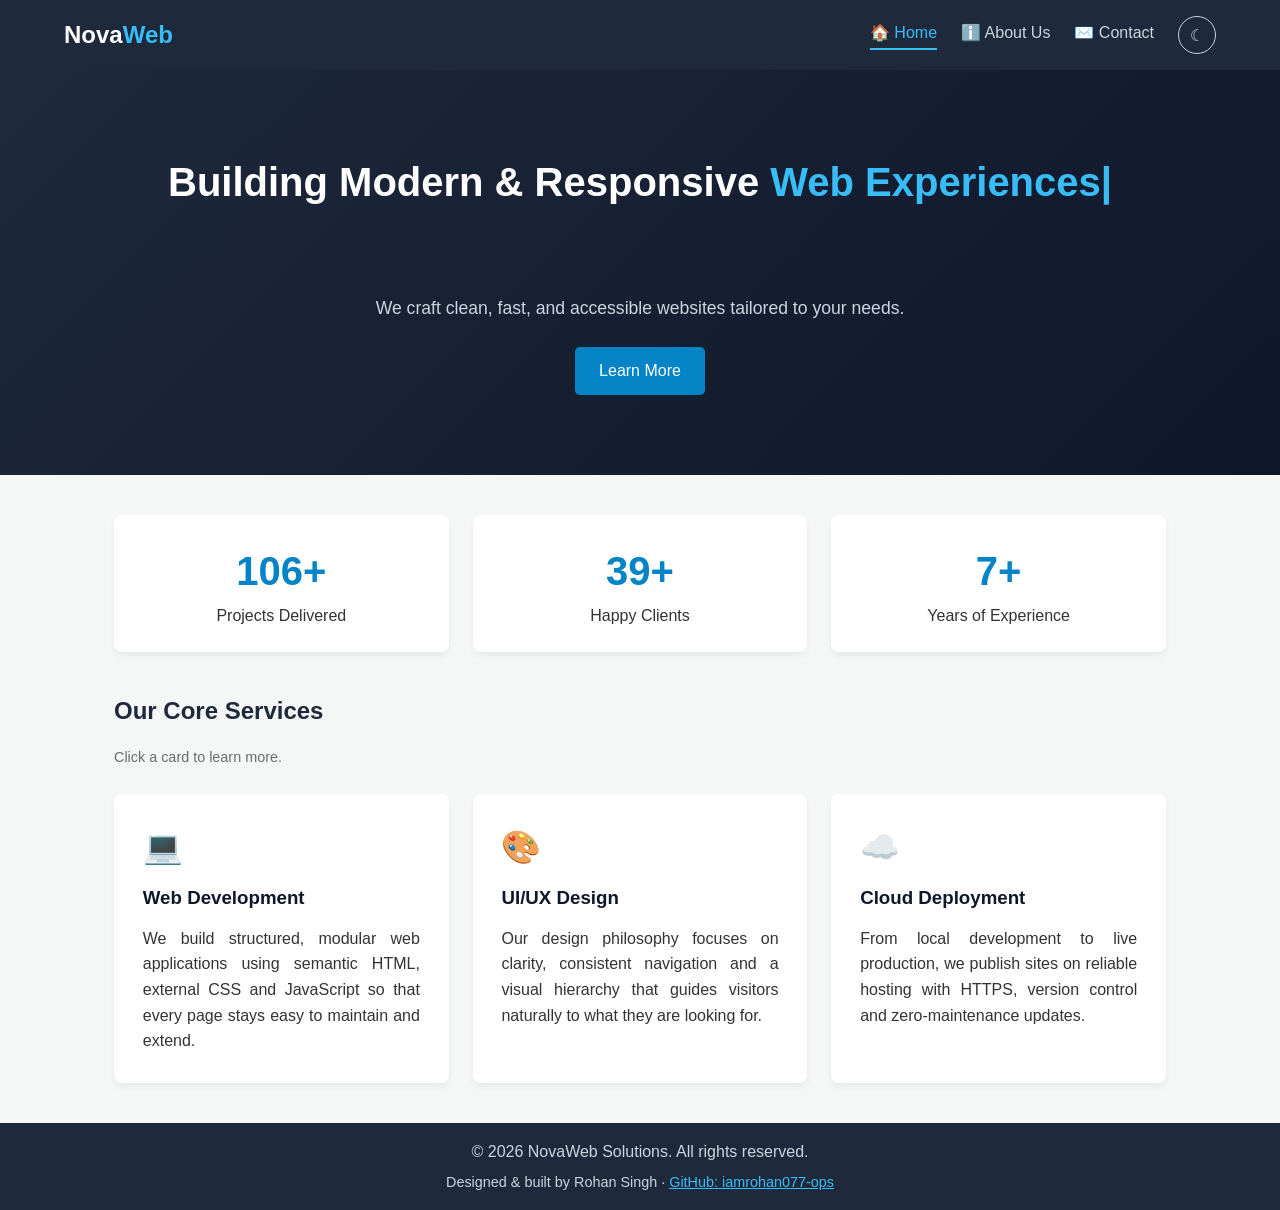
==== index.html @ 60da8c11 "Add files via upload" ====
<!DOCTYPE html>
<html lang="en">
<head>
<meta charset="UTF-8">
<meta name="viewport" content="width=device-width, initial-scale=1, viewport-fit=cover">
<title>NovaWeb Solutions</title>
<style>
:root{color-scheme:light;--bg:#f4f7f6;--text:#333;--heading:#1e293b;--surface:#fff;--surface-title:#0f172a;--bar:#1e293b;--bar-text:#cbd5e1;--accent:#38bdf8;--accent-strong:#0284c7;--accent-hover:#0369a1;--border:#cbd5e1;--shadow:rgba(0,0,0,.05);--shadow-hover:rgba(0,0,0,.15);box-sizing:border-box;padding-top:env(safe-area-inset-top,0px);padding-bottom:env(safe-area-inset-bottom,0px)}
@media (prefers-color-scheme:dark){:root:not([data-theme="light"]){color-scheme:dark;--bg:#0b1220;--text:#e2e8f0;--heading:#f1f5f9;--surface:#1e293b;--surface-title:#f8fafc;--bar:#0f172a;--accent-strong:#0ea5e9;--accent-hover:#38bdf8;--border:#475569;--shadow:rgba(0,0,0,.4);--shadow-hover:rgba(0,0,0,.6)}}
:root[data-theme="dark"]{color-scheme:dark;--bg:#0b1220;--text:#e2e8f0;--heading:#f1f5f9;--surface:#1e293b;--surface-title:#f8fafc;--bar:#0f172a;--accent-strong:#0ea5e9;--accent-hover:#38bdf8;--border:#475569;--shadow:rgba(0,0,0,.4);--shadow-hover:rgba(0,0,0,.6)}
*{margin:0;padding:0;box-sizing:border-box;font-family:'Segoe UI',Tahoma,Geneva,Verdana,sans-serif}
html{scroll-behavior:smooth;scroll-padding-top:env(safe-area-inset-top,0px)}
body{display:flex;flex-direction:column;min-height:100vh;background:var(--bg);color:var(--text);line-height:1.6;transition:background-color .3s,color .3s}
body::before{content:"";position:fixed;inset:0 0 auto;height:env(safe-area-inset-top,0px);background:var(--bar);z-index:101}
.navbar{display:flex;justify-content:space-between;align-items:center;background:var(--bar);padding:1rem 5%;color:#fff;position:sticky;top:env(safe-area-inset-top,0px);z-index:100}
.logo{font-size:1.5rem;font-weight:bold}.logo span{color:var(--accent)}
.nav-links{list-style:none;display:flex;align-items:center;gap:1.5rem}
.nav-links a{color:var(--bar-text);text-decoration:none;display:flex;align-items:center;gap:.4rem;padding-bottom:2px;border-bottom:2px solid transparent;transition:color .3s}
.nav-links a:hover,.nav-links a.active{color:var(--accent)}.nav-links a.active{border-bottom-color:var(--accent)}
.icon-btn{background:transparent;border:1px solid var(--bar-text);color:var(--bar-text);width:38px;height:38px;border-radius:50%;cursor:pointer;font-size:1rem;transition:color .3s,border-color .3s,transform .3s}
.icon-btn:hover{color:var(--accent);border-color:var(--accent);transform:rotate(20deg)}
.menu-toggle{display:none}
main{flex:1}.page{display:none}.page.show{display:block}
.container{max-width:1100px;margin:2.5rem auto;padding:0 1.5rem}
h1,h2{color:var(--heading);margin-bottom:1rem}.hint{font-size:.9rem;opacity:.7}
.justified-text{text-align:justify;margin-bottom:1.5rem}
.hero{background:linear-gradient(135deg,#1e293b,#0f172a);color:#fff;text-align:center;padding:5rem 1.5rem}
.hero h1{color:#fff;font-size:2.5rem;min-height:3.2em}
#typed,.cursor{color:var(--accent)}.cursor{animation:blink 1s steps(1) infinite}
@keyframes blink{50%{opacity:0}}
.hero p{font-size:1.1rem;margin-bottom:1.5rem;color:#cbd5e1}
.grid-container{display:grid;grid-template-columns:repeat(auto-fit,minmax(280px,1fr));gap:1.5rem;margin-top:1.5rem}
.card{background:var(--surface);padding:1.8rem;border-radius:8px;box-shadow:0 4px 6px var(--shadow);transition:transform .3s,box-shadow .3s,background-color .3s}
.card:hover{transform:translateY(-6px);box-shadow:0 10px 20px var(--shadow-hover)}
.card-icon{font-size:2rem;margin-bottom:.6rem;display:block}
.card h3{margin-bottom:.8rem;color:var(--surface-title)}.card .justified-text{margin-bottom:0}
.flip-card{cursor:pointer}
.card-extra{max-height:0;overflow:hidden;opacity:0;color:var(--accent-strong);font-weight:600;transition:max-height .4s,opacity .4s,margin-top .4s}
.flip-card.open .card-extra{max-height:120px;opacity:1;margin-top:1rem}
.stat{background:var(--surface);border-radius:8px;box-shadow:0 4px 6px var(--shadow);text-align:center;padding:1.5rem}
.stat-number{display:block;font-size:2.5rem;font-weight:bold;color:var(--accent-strong)}.stat-number::after{content:"+"}
.faq{margin-top:2.5rem}
.faq-item{background:var(--surface);border-radius:8px;box-shadow:0 4px 6px var(--shadow);margin-bottom:.8rem;overflow:hidden}
.faq-question{width:100%;display:flex;justify-content:space-between;align-items:center;background:none;border:none;color:var(--heading);font-size:1rem;font-weight:600;text-align:left;padding:1rem 1.2rem;cursor:pointer}
.faq-question i{font-style:normal;transition:transform .3s;color:var(--accent-strong)}
.faq-item.open .faq-question i{transform:rotate(180deg)}
.faq-answer{max-height:0;overflow:hidden;padding:0 1.2rem;transition:max-height .4s}
.faq-item.open .faq-answer{max-height:200px}.faq-answer p{margin-bottom:1rem}
.btn{display:inline-block;background:var(--accent-strong);color:#fff;padding:.7rem 1.5rem;border:none;border-radius:5px;text-decoration:none;font-size:1rem;cursor:pointer;transition:background-color .3s,transform .2s}
.btn:hover{background:var(--accent-hover);transform:scale(1.05)}
.contact-wrapper{background:var(--surface);padding:2rem;border-radius:8px;box-shadow:0 4px 6px var(--shadow);max-width:600px}
.form-group{margin-bottom:1.2rem}.form-group label{display:block;margin-bottom:.4rem;font-weight:600}
.form-group input,.form-group textarea,.form-group select{width:100%;padding:.7rem;border:1px solid var(--border);border-radius:5px;font-size:1rem;background:var(--bg);color:var(--text)}
.form-group input:focus,.form-group textarea:focus,.form-group select:focus{outline:2px solid var(--accent);border-color:transparent}
.invalid{border-color:#dc2626!important}.valid{border-color:#16a34a!important}
.error{display:block;color:#dc2626;min-height:1.1em;font-size:.85rem}
.counter{display:block;text-align:right;font-size:.85rem;opacity:.7}
.feedback-msg{margin-top:1rem;font-weight:600}
.back-to-top{position:fixed;right:1.5rem;bottom:calc(1.5rem + env(safe-area-inset-bottom,0px));width:46px;height:46px;border:none;border-radius:50%;background:var(--accent-strong);color:#fff;font-size:1.1rem;cursor:pointer;opacity:0;pointer-events:none;transform:translateY(20px);transition:opacity .3s,transform .3s;z-index:90}
.back-to-top.show{opacity:1;pointer-events:auto;transform:none}
.reveal{opacity:0;transform:translateY(30px);transition:opacity .6s,transform .6s,box-shadow .3s}
.reveal.visible{opacity:1;transform:none}
footer{background:var(--bar);color:var(--bar-text);text-align:center;padding:1rem;margin-top:auto}
@media (max-width:600px){.navbar{flex-wrap:wrap}.menu-toggle{display:block}.nav-links{display:none;flex-direction:column;align-items:flex-start;width:100%;gap:1rem;padding-top:1rem}.nav-links.open{display:flex}.hero h1{font-size:1.8rem}}
@media (prefers-reduced-motion:reduce){*{animation:none!important;transition:none!important}.reveal{opacity:1;transform:none}}
</style>
</head>
<body>
<header>
<nav class="navbar">
  <div class="logo">Nova<span>Web</span></div>
  <button id="menuToggle" class="icon-btn menu-toggle" aria-label="Toggle menu" aria-expanded="false">☰</button>
  <ul class="nav-links" id="navLinks">
    <li><a href="#home" data-page="home">🏠 Home</a></li>
    <li><a href="#about" data-page="about">ℹ️ About Us</a></li>
    <li><a href="#contact" data-page="contact">✉️ Contact</a></li>
    <li><button id="themeToggle" class="icon-btn" aria-label="Switch light/dark theme">☾</button></li>
  </ul>
</nav>
</header>

<main>
<section class="page" id="page-home">
  <div class="hero">
    <h1>Building Modern &amp; Responsive <span id="typed" data-words="Web Experiences,Landing Pages,Online Stores,Portfolios"></span><span class="cursor">|</span></h1>
    <p>We craft clean, fast, and accessible websites tailored to your needs.</p>
    <a href="#about" class="btn">Learn More</a>
  </div>
  <div class="container">
    <div class="stats grid-container">
      <div class="stat reveal"><span class="stat-number" data-target="120">0</span><span>Projects Delivered</span></div>
      <div class="stat reveal"><span class="stat-number" data-target="45">0</span><span>Happy Clients</span></div>
      <div class="stat reveal"><span class="stat-number" data-target="8">0</span><span>Years of Experience</span></div>
    </div>
  </div>
  <div class="container">
    <h2>Our Core Services</h2>
    <p class="hint">Click a card to learn more.</p>
    <div class="grid-container">
      <div class="card reveal flip-card" tabindex="0"><span class="card-icon">💻</span><h3>Web Development</h3><p class="justified-text">We build structured, modular web applications using semantic HTML, external CSS and JavaScript so that every page stays easy to maintain and extend.</p><p class="card-extra justified-text">Tech: HTML5, CSS3, Flexbox, Grid, vanilla JavaScript.</p></div>
      <div class="card reveal flip-card" tabindex="0"><span class="card-icon">🎨</span><h3>UI/UX Design</h3><p class="justified-text">Our design philosophy focuses on clarity, consistent navigation and a visual hierarchy that guides visitors naturally to what they are looking for.</p><p class="card-extra justified-text">Includes wireframes, colour palettes, accessibility checks and responsive layouts.</p></div>
      <div class="card reveal flip-card" tabindex="0"><span class="card-icon">☁️</span><h3>Cloud Deployment</h3><p class="justified-text">From local development to live production, we publish sites on reliable hosting with HTTPS, version control and zero-maintenance updates.</p><p class="card-extra justified-text">Hosting on GitHub Pages, Netlify or Cloudflare Pages with automatic updates.</p></div>
    </div>
  </div>
</section>

<section class="page" id="page-about">
  <div class="container">
    <h1>About NovaWeb</h1>
    <p class="justified-text">Founded with a passion for clean code and user-centric design, NovaWeb helps individuals and small businesses establish a strong, professional presence on the web. We follow web standards, keep our code modular, and test every page across screen sizes so the experience is consistent on phones, tablets and desktops.</p>
    <p class="justified-text">This site was designed and built by <strong>Rohan Singh</strong> as the Web Technology I final project. Source code: <a href="https://github.com/iamrohan077-ops" target="_blank" rel="noopener" style="color:var(--accent-strong)">github.com/iamrohan077-ops</a>.</p>
    <div class="grid-container">
      <div class="card reveal"><h3>🎯 Our Mission</h3><p class="justified-text">To empower individuals and small businesses with fast, accessible and affordable websites that are simple to maintain and a pleasure to use.</p></div>
      <div class="card reveal"><h3>👁️ Our Vision</h3><p class="justified-text">To set a benchmark in front-end web development, where structure, style and behaviour are cleanly separated and every site is built to last.</p></div>
    </div>
    <div class="faq">
      <h2>Frequently Asked Questions</h2>
      <div class="faq-item"><button class="faq-question" aria-expanded="false">How long does a website take to build? <i>⌄</i></button><div class="faq-answer"><p class="justified-text">A simple multi-page site usually takes one to two weeks, depending on content and revisions.</p></div></div>
      <div class="faq-item"><button class="faq-question" aria-expanded="false">Will my site work on mobile phones? <i>⌄</i></button><div class="faq-answer"><p class="justified-text">Yes. Every layout uses Flexbox and CSS Grid with media queries, so pages adapt to phones, tablets and desktops.</p></div></div>
      <div class="faq-item"><button class="faq-question" aria-expanded="false">Where is the website hosted? <i>⌄</i></button><div class="faq-answer"><p class="justified-text">We publish static sites on free, reliable platforms such as GitHub Pages, with HTTPS included.</p></div></div>
    </div>
  </div>
</section>

<section class="page" id="page-contact">
  <div class="container">
    <h1>Contact Us</h1>
    <p class="justified-text">Have a question or want to work together? Fill out the form below and we will get back to you as soon as possible.</p>
    <div class="contact-wrapper">
      <form id="contactForm" novalidate>
        <div class="form-group"><label for="name">Full Name</label><input type="text" id="name" placeholder="Enter your name" required><small class="error" id="nameError"></small></div>
        <div class="form-group"><label for="email">Email Address</label><input type="email" id="email" placeholder="Enter your email" required><small class="error" id="emailError"></small></div>
        <div class="form-group"><label for="subject">Topic</label><select id="subject"><option value="general">General question</option><option value="quote">Request a quote</option><option value="support">Support</option></select></div>
        <div class="form-group"><label for="message">Message</label><textarea id="message" rows="5" maxlength="300" placeholder="Write your message here" required></textarea><small class="counter"><span id="charCount">0</span>/300 characters</small><small class="error" id="messageError"></small></div>
        <button type="submit" class="btn">Send Message</button>
        <p id="formFeedback" class="feedback-msg" aria-live="polite"></p>
      </form>
    </div>
  </div>
</section>
</main>

<button id="backToTop" class="back-to-top" aria-label="Back to top">↑</button>
<footer><p>© 2026 NovaWeb Solutions. All rights reserved.</p><p style="margin-top:.4rem;font-size:.9rem">Designed &amp; built by Rohan Singh · <a href="https://github.com/iamrohan077-ops" target="_blank" rel="noopener" style="color:var(--accent)">GitHub: iamrohan077-ops</a></p></footer>

<script>
document.addEventListener("DOMContentLoaded", () => {
  const $ = (id) => document.getElementById(id), $$ = (s) => document.querySelectorAll(s);

  /* Theme */
  const root = document.documentElement, themeBtn = $("themeToggle");
  const sysDark = () => window.matchMedia && matchMedia("(prefers-color-scheme: dark)").matches;
  const applyTheme = (t) => { root.setAttribute("data-theme", t); themeBtn.textContent = t === "dark" ? "☀" : "☾"; };
  let saved = null;
  try { saved = localStorage.getItem("novaweb-theme"); } catch (e) {}
  applyTheme(saved || (sysDark() ? "dark" : "light"));
  themeBtn.addEventListener("click", () => {
    const next = root.getAttribute("data-theme") === "dark" ? "light" : "dark";
    applyTheme(next);
    try { localStorage.setItem("novaweb-theme", next); } catch (e) {}
  });

  /* Mobile menu */
  const menuBtn = $("menuToggle"), navLinks = $("navLinks");
  menuBtn.addEventListener("click", () => menuBtn.setAttribute("aria-expanded", String(navLinks.classList.toggle("open"))));

  /* Scroll-triggered effects */
  const onVisible = (items, threshold, fn, fallback) => {
    if (!("IntersectionObserver" in window)) return items.forEach(fallback);
    const obs = new IntersectionObserver((es, o) => es.forEach((e) => { if (e.isIntersecting) { fn(e.target); o.unobserve(e.target); } }), { threshold });
    items.forEach((i) => obs.observe(i));
  };
  const show = (el) => el.classList.add("visible");
  onVisible($$(".reveal"), 0.15, show, show);
  const runCounter = (el) => {
    const target = Number(el.dataset.target), start = performance.now();
    const tick = (now) => { const p = Math.min((now - start) / 1500, 1); el.textContent = Math.floor(p * target); if (p < 1) requestAnimationFrame(tick); };
    requestAnimationFrame(tick);
  };
  onVisible($$(".stat-number"), 0.5, runCounter, (c) => { c.textContent = c.dataset.target; });

  /* Typing effect */
  const typed = $("typed"), words = typed.dataset.words.split(",");
  let w = 0, c = 0, del = false;
  const type = () => {
    const word = words[w]; let delay;
    typed.textContent = word.substring(0, c);
    if (!del && c < word.length) { c++; delay = 90; }
    else if (!del) { del = true; delay = 1400; }
    else if (c > 0) { c--; delay = 45; }
    else { del = false; w = (w + 1) % words.length; delay = 300; }
    setTimeout(type, delay);
  };
  type();

  /* Service cards */
  $$(".flip-card").forEach((card) => {
    const toggle = () => card.classList.toggle("open");
    card.addEventListener("click", toggle);
    card.addEventListener("keydown", (e) => { if (e.key === "Enter" || e.key === " ") { e.preventDefault(); toggle(); } });
  });

  /* FAQ accordion */
  const faq = $$(".faq-item");
  faq.forEach((item) => {
    const btn = item.querySelector(".faq-question");
    btn.addEventListener("click", () => {
      const was = item.classList.contains("open");
      faq.forEach((o) => { o.classList.remove("open"); o.querySelector(".faq-question").setAttribute("aria-expanded", "false"); });
      if (!was) { item.classList.add("open"); btn.setAttribute("aria-expanded", "true"); }
    });
  });

  /* Back to top */
  const topBtn = $("backToTop");
  window.addEventListener("scroll", () => topBtn.classList.toggle("show", window.scrollY > 300));
  topBtn.addEventListener("click", () => window.scrollTo({ top: 0, behavior: "smooth" }));

  /* Contact form */
  const form = $("contactForm"), nameIn = $("name"), emailIn = $("email"), msgIn = $("message");
  const feedback = $("formFeedback"), charCount = $("charCount");
  const setState = (input, errId, msg) => {
    $(errId).textContent = msg;
    input.classList.toggle("invalid", msg !== "");
    input.classList.toggle("valid", msg === "" && input.value.trim() !== "");
    return msg === "";
  };
  const checkName = () => setState(nameIn, "nameError", nameIn.value.trim().length < 2 ? "Please enter at least 2 characters." : "");
  const checkEmail = () => setState(emailIn, "emailError", /^[^\s@]+@[^\s@]+\.[^\s@]+$/.test(emailIn.value.trim()) ? "" : "Please enter a valid email address.");
  const checkMessage = () => setState(msgIn, "messageError", msgIn.value.trim().length < 10 ? "Message must be at least 10 characters." : "");
  nameIn.addEventListener("input", checkName);
  emailIn.addEventListener("input", checkEmail);
  msgIn.addEventListener("input", () => { charCount.textContent = msgIn.value.length; checkMessage(); });
  form.addEventListener("submit", (e) => {
    e.preventDefault();
    if ([checkName(), checkEmail(), checkMessage()].every(Boolean)) {
      feedback.textContent = `Thank you, ${nameIn.value.trim()}! Your message has been sent successfully.`;
      feedback.style.color = "#16a34a";
      form.reset(); charCount.textContent = "0";
      [nameIn, emailIn, msgIn].forEach((i) => i.classList.remove("valid", "invalid"));
    } else {
      feedback.textContent = "Please correct the highlighted fields and try again.";
      feedback.style.color = "#dc2626";
    }
  });

  /* Page routing on the URL hash: #home, #about, #contact */
  const route = () => {
    const name = ["home", "about", "contact"].includes(location.hash.slice(1)) ? location.hash.slice(1) : "home";
    $$(".page").forEach((p) => p.classList.toggle("show", p.id === "page-" + name));
    $$(".nav-links a").forEach((a) => a.classList.toggle("active", a.dataset.page === name));
    navLinks.classList.remove("open"); menuBtn.setAttribute("aria-expanded", "false");
    window.scrollTo(0, 0);
  };
  window.addEventListener("hashchange", route);
  route();
});
</script>
</body>
</html>
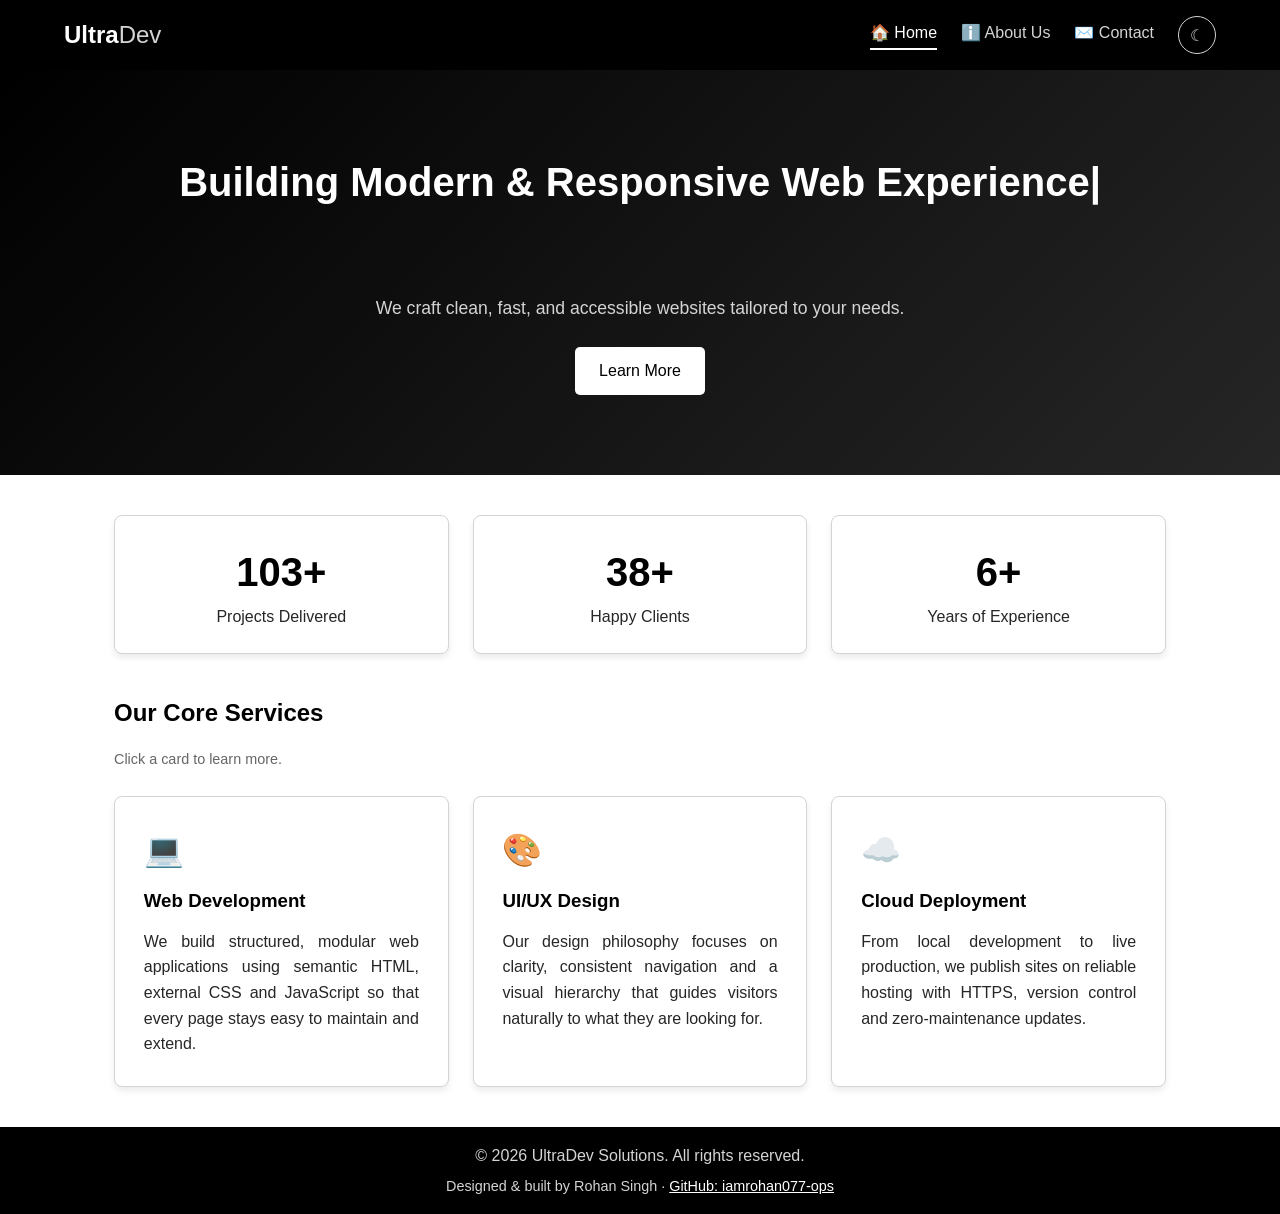
==== commit ec67589e: "Add files via upload" ====
--- a/index.html
+++ b/index.html
@@ -3,17 +3,17 @@
 <head>
 <meta charset="UTF-8">
 <meta name="viewport" content="width=device-width, initial-scale=1, viewport-fit=cover">
-<title>NovaWeb Solutions</title>
+<title>UltraDev Solutions</title>
 <style>
-:root{color-scheme:light;--bg:#f4f7f6;--text:#333;--heading:#1e293b;--surface:#fff;--surface-title:#0f172a;--bar:#1e293b;--bar-text:#cbd5e1;--accent:#38bdf8;--accent-strong:#0284c7;--accent-hover:#0369a1;--border:#cbd5e1;--shadow:rgba(0,0,0,.05);--shadow-hover:rgba(0,0,0,.15);box-sizing:border-box;padding-top:env(safe-area-inset-top,0px);padding-bottom:env(safe-area-inset-bottom,0px)}
-@media (prefers-color-scheme:dark){:root:not([data-theme="light"]){color-scheme:dark;--bg:#0b1220;--text:#e2e8f0;--heading:#f1f5f9;--surface:#1e293b;--surface-title:#f8fafc;--bar:#0f172a;--accent-strong:#0ea5e9;--accent-hover:#38bdf8;--border:#475569;--shadow:rgba(0,0,0,.4);--shadow-hover:rgba(0,0,0,.6)}}
-:root[data-theme="dark"]{color-scheme:dark;--bg:#0b1220;--text:#e2e8f0;--heading:#f1f5f9;--surface:#1e293b;--surface-title:#f8fafc;--bar:#0f172a;--accent-strong:#0ea5e9;--accent-hover:#38bdf8;--border:#475569;--shadow:rgba(0,0,0,.4);--shadow-hover:rgba(0,0,0,.6)}
+:root{color-scheme:light;--bg:#fff;--text:#262626;--heading:#000;--surface:#fff;--surface-title:#000;--bar:#000;--bar-text:#d4d4d4;--accent:#fff;--accent-strong:#000;--accent-hover:#404040;--on-accent:#fff;--border:#d4d4d4;--shadow:rgba(0,0,0,.08);--shadow-hover:rgba(0,0,0,.25);box-sizing:border-box;padding-top:env(safe-area-inset-top,0px);padding-bottom:env(safe-area-inset-bottom,0px)}
+@media (prefers-color-scheme:dark){:root:not([data-theme="light"]){color-scheme:dark;--bg:#0a0a0a;--text:#e5e5e5;--heading:#fff;--surface:#171717;--surface-title:#fff;--bar:#000;--bar-text:#d4d4d4;--accent:#fff;--accent-strong:#fff;--accent-hover:#d4d4d4;--on-accent:#000;--border:#404040;--shadow:rgba(0,0,0,.6);--shadow-hover:rgba(255,255,255,.15)}}
+:root[data-theme="dark"]{color-scheme:dark;--bg:#0a0a0a;--text:#e5e5e5;--heading:#fff;--surface:#171717;--surface-title:#fff;--bar:#000;--bar-text:#d4d4d4;--accent:#fff;--accent-strong:#fff;--accent-hover:#d4d4d4;--on-accent:#000;--border:#404040;--shadow:rgba(0,0,0,.6);--shadow-hover:rgba(255,255,255,.15)}
 *{margin:0;padding:0;box-sizing:border-box;font-family:'Segoe UI',Tahoma,Geneva,Verdana,sans-serif}
 html{scroll-behavior:smooth;scroll-padding-top:env(safe-area-inset-top,0px)}
 body{display:flex;flex-direction:column;min-height:100vh;background:var(--bg);color:var(--text);line-height:1.6;transition:background-color .3s,color .3s}
 body::before{content:"";position:fixed;inset:0 0 auto;height:env(safe-area-inset-top,0px);background:var(--bar);z-index:101}
 .navbar{display:flex;justify-content:space-between;align-items:center;background:var(--bar);padding:1rem 5%;color:#fff;position:sticky;top:env(safe-area-inset-top,0px);z-index:100}
-.logo{font-size:1.5rem;font-weight:bold}.logo span{color:var(--accent)}
+.logo{font-size:1.5rem;font-weight:bold}.logo{color:#fff}.logo span{color:var(--bar-text);font-weight:300}
 .nav-links{list-style:none;display:flex;align-items:center;gap:1.5rem}
 .nav-links a{color:var(--bar-text);text-decoration:none;display:flex;align-items:center;gap:.4rem;padding-bottom:2px;border-bottom:2px solid transparent;transition:color .3s}
 .nav-links a:hover,.nav-links a.active{color:var(--accent)}.nav-links a.active{border-bottom-color:var(--accent)}
@@ -24,39 +24,39 @@
 .container{max-width:1100px;margin:2.5rem auto;padding:0 1.5rem}
 h1,h2{color:var(--heading);margin-bottom:1rem}.hint{font-size:.9rem;opacity:.7}
 .justified-text{text-align:justify;margin-bottom:1.5rem}
-.hero{background:linear-gradient(135deg,#1e293b,#0f172a);color:#fff;text-align:center;padding:5rem 1.5rem}
+.hero{background:linear-gradient(135deg,#000,#262626);color:#fff;text-align:center;padding:5rem 1.5rem}
 .hero h1{color:#fff;font-size:2.5rem;min-height:3.2em}
 #typed,.cursor{color:var(--accent)}.cursor{animation:blink 1s steps(1) infinite}
 @keyframes blink{50%{opacity:0}}
-.hero p{font-size:1.1rem;margin-bottom:1.5rem;color:#cbd5e1}
+.hero p{font-size:1.1rem;margin-bottom:1.5rem;color:#d4d4d4}.hero .btn{background:#fff;color:#000}.hero .btn:hover{background:#d4d4d4}
 .grid-container{display:grid;grid-template-columns:repeat(auto-fit,minmax(280px,1fr));gap:1.5rem;margin-top:1.5rem}
-.card{background:var(--surface);padding:1.8rem;border-radius:8px;box-shadow:0 4px 6px var(--shadow);transition:transform .3s,box-shadow .3s,background-color .3s}
+.card{border:1px solid var(--border);background:var(--surface);padding:1.8rem;border-radius:8px;box-shadow:0 4px 6px var(--shadow);transition:transform .3s,box-shadow .3s,background-color .3s}
 .card:hover{transform:translateY(-6px);box-shadow:0 10px 20px var(--shadow-hover)}
 .card-icon{font-size:2rem;margin-bottom:.6rem;display:block}
 .card h3{margin-bottom:.8rem;color:var(--surface-title)}.card .justified-text{margin-bottom:0}
 .flip-card{cursor:pointer}
 .card-extra{max-height:0;overflow:hidden;opacity:0;color:var(--accent-strong);font-weight:600;transition:max-height .4s,opacity .4s,margin-top .4s}
 .flip-card.open .card-extra{max-height:120px;opacity:1;margin-top:1rem}
-.stat{background:var(--surface);border-radius:8px;box-shadow:0 4px 6px var(--shadow);text-align:center;padding:1.5rem}
+.stat{border:1px solid var(--border);background:var(--surface);border-radius:8px;box-shadow:0 4px 6px var(--shadow);text-align:center;padding:1.5rem}
 .stat-number{display:block;font-size:2.5rem;font-weight:bold;color:var(--accent-strong)}.stat-number::after{content:"+"}
 .faq{margin-top:2.5rem}
-.faq-item{background:var(--surface);border-radius:8px;box-shadow:0 4px 6px var(--shadow);margin-bottom:.8rem;overflow:hidden}
+.faq-item{border:1px solid var(--border);background:var(--surface);border-radius:8px;box-shadow:0 4px 6px var(--shadow);margin-bottom:.8rem;overflow:hidden}
 .faq-question{width:100%;display:flex;justify-content:space-between;align-items:center;background:none;border:none;color:var(--heading);font-size:1rem;font-weight:600;text-align:left;padding:1rem 1.2rem;cursor:pointer}
 .faq-question i{font-style:normal;transition:transform .3s;color:var(--accent-strong)}
 .faq-item.open .faq-question i{transform:rotate(180deg)}
 .faq-answer{max-height:0;overflow:hidden;padding:0 1.2rem;transition:max-height .4s}
 .faq-item.open .faq-answer{max-height:200px}.faq-answer p{margin-bottom:1rem}
-.btn{display:inline-block;background:var(--accent-strong);color:#fff;padding:.7rem 1.5rem;border:none;border-radius:5px;text-decoration:none;font-size:1rem;cursor:pointer;transition:background-color .3s,transform .2s}
+.btn{display:inline-block;background:var(--accent-strong);color:var(--on-accent);padding:.7rem 1.5rem;border:none;border-radius:5px;text-decoration:none;font-size:1rem;cursor:pointer;transition:background-color .3s,transform .2s}
 .btn:hover{background:var(--accent-hover);transform:scale(1.05)}
-.contact-wrapper{background:var(--surface);padding:2rem;border-radius:8px;box-shadow:0 4px 6px var(--shadow);max-width:600px}
+.contact-wrapper{border:1px solid var(--border);background:var(--surface);padding:2rem;border-radius:8px;box-shadow:0 4px 6px var(--shadow);max-width:600px}
 .form-group{margin-bottom:1.2rem}.form-group label{display:block;margin-bottom:.4rem;font-weight:600}
 .form-group input,.form-group textarea,.form-group select{width:100%;padding:.7rem;border:1px solid var(--border);border-radius:5px;font-size:1rem;background:var(--bg);color:var(--text)}
-.form-group input:focus,.form-group textarea:focus,.form-group select:focus{outline:2px solid var(--accent);border-color:transparent}
+.form-group input:focus,.form-group textarea:focus,.form-group select:focus{outline:2px solid var(--accent-strong);border-color:transparent}
 .invalid{border-color:#dc2626!important}.valid{border-color:#16a34a!important}
 .error{display:block;color:#dc2626;min-height:1.1em;font-size:.85rem}
 .counter{display:block;text-align:right;font-size:.85rem;opacity:.7}
 .feedback-msg{margin-top:1rem;font-weight:600}
-.back-to-top{position:fixed;right:1.5rem;bottom:calc(1.5rem + env(safe-area-inset-bottom,0px));width:46px;height:46px;border:none;border-radius:50%;background:var(--accent-strong);color:#fff;font-size:1.1rem;cursor:pointer;opacity:0;pointer-events:none;transform:translateY(20px);transition:opacity .3s,transform .3s;z-index:90}
+.back-to-top{position:fixed;right:1.5rem;bottom:calc(1.5rem + env(safe-area-inset-bottom,0px));width:46px;height:46px;border:none;border-radius:50%;background:var(--accent-strong);color:var(--on-accent);font-size:1.1rem;cursor:pointer;opacity:0;pointer-events:none;transform:translateY(20px);transition:opacity .3s,transform .3s;z-index:90}
 .back-to-top.show{opacity:1;pointer-events:auto;transform:none}
 .reveal{opacity:0;transform:translateY(30px);transition:opacity .6s,transform .6s,box-shadow .3s}
 .reveal.visible{opacity:1;transform:none}
@@ -68,7 +68,7 @@
 <body>
 <header>
 <nav class="navbar">
-  <div class="logo">Nova<span>Web</span></div>
+  <div class="logo">Ultra<span>Dev</span></div>
   <button id="menuToggle" class="icon-btn menu-toggle" aria-label="Toggle menu" aria-expanded="false">☰</button>
   <ul class="nav-links" id="navLinks">
     <li><a href="#home" data-page="home">🏠 Home</a></li>
@@ -106,8 +106,8 @@
 
 <section class="page" id="page-about">
   <div class="container">
-    <h1>About NovaWeb</h1>
-    <p class="justified-text">Founded with a passion for clean code and user-centric design, NovaWeb helps individuals and small businesses establish a strong, professional presence on the web. We follow web standards, keep our code modular, and test every page across screen sizes so the experience is consistent on phones, tablets and desktops.</p>
+    <h1>About UltraDev</h1>
+    <p class="justified-text">Founded with a passion for clean code and user-centric design, UltraDev helps individuals and small businesses establish a strong, professional presence on the web. We follow web standards, keep our code modular, and test every page across screen sizes so the experience is consistent on phones, tablets and desktops.</p>
     <p class="justified-text">This site was designed and built by <strong>Rohan Singh</strong> as the Web Technology I final project. Source code: <a href="https://github.com/iamrohan077-ops" target="_blank" rel="noopener" style="color:var(--accent-strong)">github.com/iamrohan077-ops</a>.</p>
     <div class="grid-container">
       <div class="card reveal"><h3>🎯 Our Mission</h3><p class="justified-text">To empower individuals and small businesses with fast, accessible and affordable websites that are simple to maintain and a pleasure to use.</p></div>
@@ -141,7 +141,7 @@
 </main>
 
 <button id="backToTop" class="back-to-top" aria-label="Back to top">↑</button>
-<footer><p>© 2026 NovaWeb Solutions. All rights reserved.</p><p style="margin-top:.4rem;font-size:.9rem">Designed &amp; built by Rohan Singh · <a href="https://github.com/iamrohan077-ops" target="_blank" rel="noopener" style="color:var(--accent)">GitHub: iamrohan077-ops</a></p></footer>
+<footer><p>© 2026 UltraDev Solutions. All rights reserved.</p><p style="margin-top:.4rem;font-size:.9rem">Designed &amp; built by Rohan Singh · <a href="https://github.com/iamrohan077-ops" target="_blank" rel="noopener" style="color:var(--accent)">GitHub: iamrohan077-ops</a></p></footer>
 
 <script>
 document.addEventListener("DOMContentLoaded", () => {
@@ -152,12 +152,12 @@
   const sysDark = () => window.matchMedia && matchMedia("(prefers-color-scheme: dark)").matches;
   const applyTheme = (t) => { root.setAttribute("data-theme", t); themeBtn.textContent = t === "dark" ? "☀" : "☾"; };
   let saved = null;
-  try { saved = localStorage.getItem("novaweb-theme"); } catch (e) {}
+  try { saved = localStorage.getItem("ultradev-theme"); } catch (e) {}
   applyTheme(saved || (sysDark() ? "dark" : "light"));
   themeBtn.addEventListener("click", () => {
     const next = root.getAttribute("data-theme") === "dark" ? "light" : "dark";
     applyTheme(next);
-    try { localStorage.setItem("novaweb-theme", next); } catch (e) {}
+    try { localStorage.setItem("ultradev-theme", next); } catch (e) {}
   });
 
   /* Mobile menu */
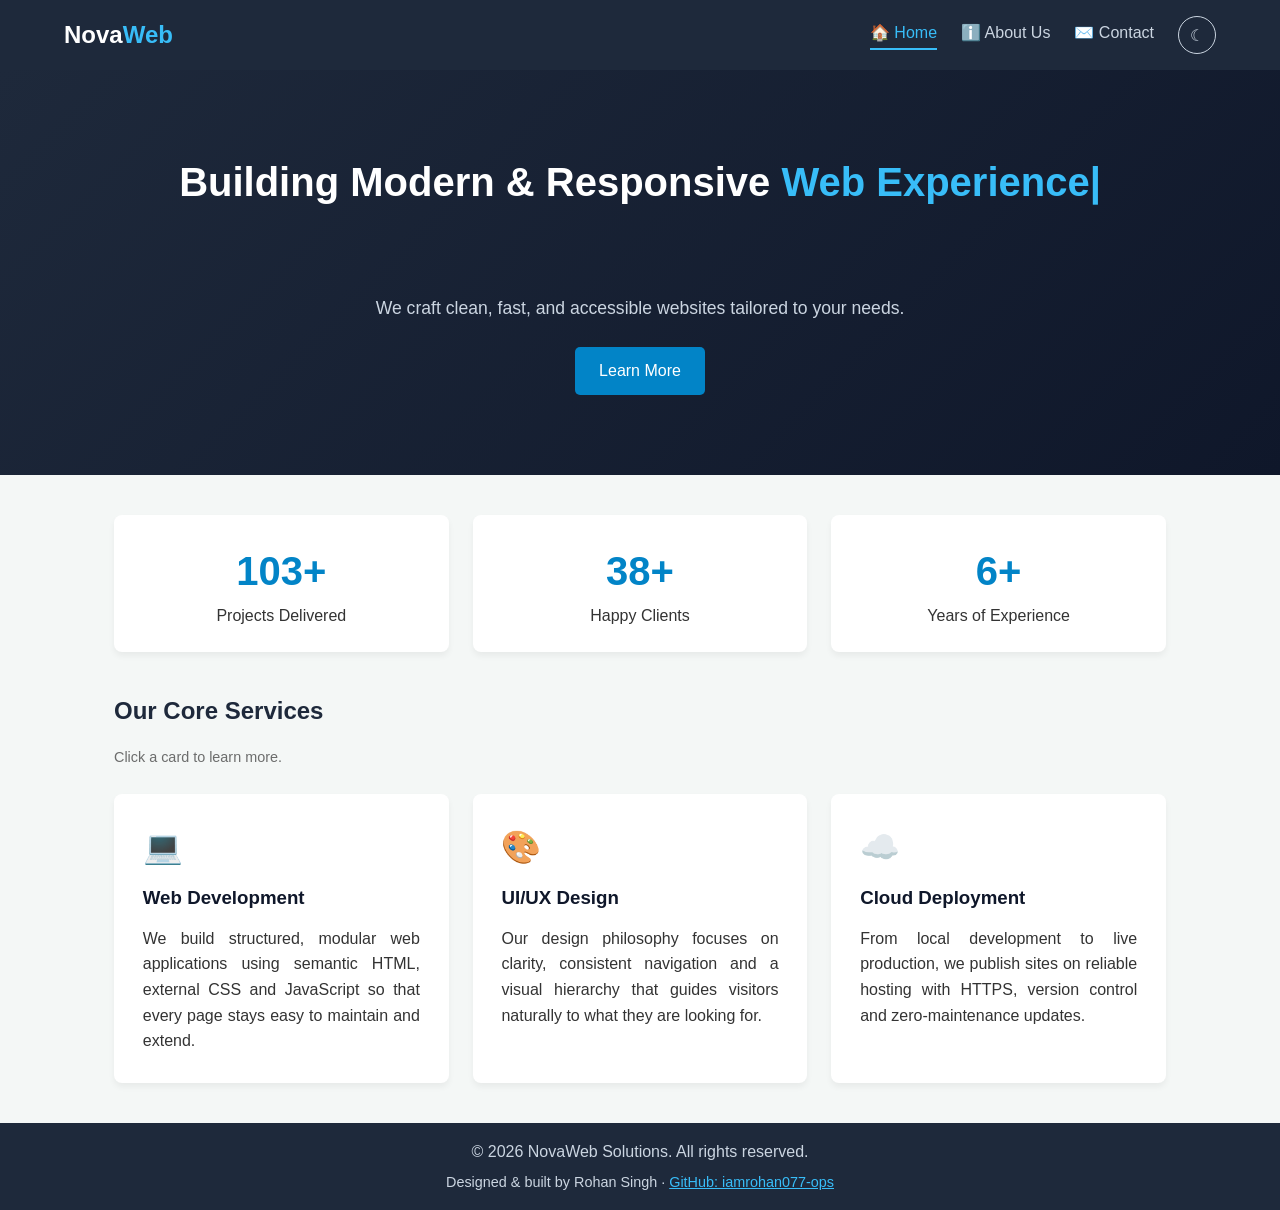
==== commit 21e683a2: "Add files via upload" ====
--- a/index.html
+++ b/index.html
@@ -3,17 +3,17 @@
 <head>
 <meta charset="UTF-8">
 <meta name="viewport" content="width=device-width, initial-scale=1, viewport-fit=cover">
-<title>UltraDev Solutions</title>
+<title>NovaWeb Solutions</title>
 <style>
-:root{color-scheme:light;--bg:#fff;--text:#262626;--heading:#000;--surface:#fff;--surface-title:#000;--bar:#000;--bar-text:#d4d4d4;--accent:#fff;--accent-strong:#000;--accent-hover:#404040;--on-accent:#fff;--border:#d4d4d4;--shadow:rgba(0,0,0,.08);--shadow-hover:rgba(0,0,0,.25);box-sizing:border-box;padding-top:env(safe-area-inset-top,0px);padding-bottom:env(safe-area-inset-bottom,0px)}
-@media (prefers-color-scheme:dark){:root:not([data-theme="light"]){color-scheme:dark;--bg:#0a0a0a;--text:#e5e5e5;--heading:#fff;--surface:#171717;--surface-title:#fff;--bar:#000;--bar-text:#d4d4d4;--accent:#fff;--accent-strong:#fff;--accent-hover:#d4d4d4;--on-accent:#000;--border:#404040;--shadow:rgba(0,0,0,.6);--shadow-hover:rgba(255,255,255,.15)}}
-:root[data-theme="dark"]{color-scheme:dark;--bg:#0a0a0a;--text:#e5e5e5;--heading:#fff;--surface:#171717;--surface-title:#fff;--bar:#000;--bar-text:#d4d4d4;--accent:#fff;--accent-strong:#fff;--accent-hover:#d4d4d4;--on-accent:#000;--border:#404040;--shadow:rgba(0,0,0,.6);--shadow-hover:rgba(255,255,255,.15)}
+:root{color-scheme:light;--bg:#f4f7f6;--text:#333;--heading:#1e293b;--surface:#fff;--surface-title:#0f172a;--bar:#1e293b;--bar-text:#cbd5e1;--accent:#38bdf8;--accent-strong:#0284c7;--accent-hover:#0369a1;--border:#cbd5e1;--shadow:rgba(0,0,0,.05);--shadow-hover:rgba(0,0,0,.15);box-sizing:border-box;padding-top:env(safe-area-inset-top,0px);padding-bottom:env(safe-area-inset-bottom,0px)}
+@media (prefers-color-scheme:dark){:root:not([data-theme="light"]){color-scheme:dark;--bg:#0b1220;--text:#e2e8f0;--heading:#f1f5f9;--surface:#1e293b;--surface-title:#f8fafc;--bar:#0f172a;--accent-strong:#0ea5e9;--accent-hover:#38bdf8;--border:#475569;--shadow:rgba(0,0,0,.4);--shadow-hover:rgba(0,0,0,.6)}}
+:root[data-theme="dark"]{color-scheme:dark;--bg:#0b1220;--text:#e2e8f0;--heading:#f1f5f9;--surface:#1e293b;--surface-title:#f8fafc;--bar:#0f172a;--accent-strong:#0ea5e9;--accent-hover:#38bdf8;--border:#475569;--shadow:rgba(0,0,0,.4);--shadow-hover:rgba(0,0,0,.6)}
 *{margin:0;padding:0;box-sizing:border-box;font-family:'Segoe UI',Tahoma,Geneva,Verdana,sans-serif}
 html{scroll-behavior:smooth;scroll-padding-top:env(safe-area-inset-top,0px)}
 body{display:flex;flex-direction:column;min-height:100vh;background:var(--bg);color:var(--text);line-height:1.6;transition:background-color .3s,color .3s}
 body::before{content:"";position:fixed;inset:0 0 auto;height:env(safe-area-inset-top,0px);background:var(--bar);z-index:101}
 .navbar{display:flex;justify-content:space-between;align-items:center;background:var(--bar);padding:1rem 5%;color:#fff;position:sticky;top:env(safe-area-inset-top,0px);z-index:100}
-.logo{font-size:1.5rem;font-weight:bold}.logo{color:#fff}.logo span{color:var(--bar-text);font-weight:300}
+.logo{font-size:1.5rem;font-weight:bold}.logo span{color:var(--accent)}
 .nav-links{list-style:none;display:flex;align-items:center;gap:1.5rem}
 .nav-links a{color:var(--bar-text);text-decoration:none;display:flex;align-items:center;gap:.4rem;padding-bottom:2px;border-bottom:2px solid transparent;transition:color .3s}
 .nav-links a:hover,.nav-links a.active{color:var(--accent)}.nav-links a.active{border-bottom-color:var(--accent)}
@@ -24,39 +24,39 @@
 .container{max-width:1100px;margin:2.5rem auto;padding:0 1.5rem}
 h1,h2{color:var(--heading);margin-bottom:1rem}.hint{font-size:.9rem;opacity:.7}
 .justified-text{text-align:justify;margin-bottom:1.5rem}
-.hero{background:linear-gradient(135deg,#000,#262626);color:#fff;text-align:center;padding:5rem 1.5rem}
+.hero{background:linear-gradient(135deg,#1e293b,#0f172a);color:#fff;text-align:center;padding:5rem 1.5rem}
 .hero h1{color:#fff;font-size:2.5rem;min-height:3.2em}
 #typed,.cursor{color:var(--accent)}.cursor{animation:blink 1s steps(1) infinite}
 @keyframes blink{50%{opacity:0}}
-.hero p{font-size:1.1rem;margin-bottom:1.5rem;color:#d4d4d4}.hero .btn{background:#fff;color:#000}.hero .btn:hover{background:#d4d4d4}
+.hero p{font-size:1.1rem;margin-bottom:1.5rem;color:#cbd5e1}
 .grid-container{display:grid;grid-template-columns:repeat(auto-fit,minmax(280px,1fr));gap:1.5rem;margin-top:1.5rem}
-.card{border:1px solid var(--border);background:var(--surface);padding:1.8rem;border-radius:8px;box-shadow:0 4px 6px var(--shadow);transition:transform .3s,box-shadow .3s,background-color .3s}
+.card{background:var(--surface);padding:1.8rem;border-radius:8px;box-shadow:0 4px 6px var(--shadow);transition:transform .3s,box-shadow .3s,background-color .3s}
 .card:hover{transform:translateY(-6px);box-shadow:0 10px 20px var(--shadow-hover)}
 .card-icon{font-size:2rem;margin-bottom:.6rem;display:block}
 .card h3{margin-bottom:.8rem;color:var(--surface-title)}.card .justified-text{margin-bottom:0}
 .flip-card{cursor:pointer}
 .card-extra{max-height:0;overflow:hidden;opacity:0;color:var(--accent-strong);font-weight:600;transition:max-height .4s,opacity .4s,margin-top .4s}
 .flip-card.open .card-extra{max-height:120px;opacity:1;margin-top:1rem}
-.stat{border:1px solid var(--border);background:var(--surface);border-radius:8px;box-shadow:0 4px 6px var(--shadow);text-align:center;padding:1.5rem}
+.stat{background:var(--surface);border-radius:8px;box-shadow:0 4px 6px var(--shadow);text-align:center;padding:1.5rem}
 .stat-number{display:block;font-size:2.5rem;font-weight:bold;color:var(--accent-strong)}.stat-number::after{content:"+"}
 .faq{margin-top:2.5rem}
-.faq-item{border:1px solid var(--border);background:var(--surface);border-radius:8px;box-shadow:0 4px 6px var(--shadow);margin-bottom:.8rem;overflow:hidden}
+.faq-item{background:var(--surface);border-radius:8px;box-shadow:0 4px 6px var(--shadow);margin-bottom:.8rem;overflow:hidden}
 .faq-question{width:100%;display:flex;justify-content:space-between;align-items:center;background:none;border:none;color:var(--heading);font-size:1rem;font-weight:600;text-align:left;padding:1rem 1.2rem;cursor:pointer}
 .faq-question i{font-style:normal;transition:transform .3s;color:var(--accent-strong)}
 .faq-item.open .faq-question i{transform:rotate(180deg)}
 .faq-answer{max-height:0;overflow:hidden;padding:0 1.2rem;transition:max-height .4s}
 .faq-item.open .faq-answer{max-height:200px}.faq-answer p{margin-bottom:1rem}
-.btn{display:inline-block;background:var(--accent-strong);color:var(--on-accent);padding:.7rem 1.5rem;border:none;border-radius:5px;text-decoration:none;font-size:1rem;cursor:pointer;transition:background-color .3s,transform .2s}
+.btn{display:inline-block;background:var(--accent-strong);color:#fff;padding:.7rem 1.5rem;border:none;border-radius:5px;text-decoration:none;font-size:1rem;cursor:pointer;transition:background-color .3s,transform .2s}
 .btn:hover{background:var(--accent-hover);transform:scale(1.05)}
-.contact-wrapper{border:1px solid var(--border);background:var(--surface);padding:2rem;border-radius:8px;box-shadow:0 4px 6px var(--shadow);max-width:600px}
+.contact-wrapper{background:var(--surface);padding:2rem;border-radius:8px;box-shadow:0 4px 6px var(--shadow);max-width:600px}
 .form-group{margin-bottom:1.2rem}.form-group label{display:block;margin-bottom:.4rem;font-weight:600}
 .form-group input,.form-group textarea,.form-group select{width:100%;padding:.7rem;border:1px solid var(--border);border-radius:5px;font-size:1rem;background:var(--bg);color:var(--text)}
-.form-group input:focus,.form-group textarea:focus,.form-group select:focus{outline:2px solid var(--accent-strong);border-color:transparent}
+.form-group input:focus,.form-group textarea:focus,.form-group select:focus{outline:2px solid var(--accent);border-color:transparent}
 .invalid{border-color:#dc2626!important}.valid{border-color:#16a34a!important}
 .error{display:block;color:#dc2626;min-height:1.1em;font-size:.85rem}
 .counter{display:block;text-align:right;font-size:.85rem;opacity:.7}
 .feedback-msg{margin-top:1rem;font-weight:600}
-.back-to-top{position:fixed;right:1.5rem;bottom:calc(1.5rem + env(safe-area-inset-bottom,0px));width:46px;height:46px;border:none;border-radius:50%;background:var(--accent-strong);color:var(--on-accent);font-size:1.1rem;cursor:pointer;opacity:0;pointer-events:none;transform:translateY(20px);transition:opacity .3s,transform .3s;z-index:90}
+.back-to-top{position:fixed;right:1.5rem;bottom:calc(1.5rem + env(safe-area-inset-bottom,0px));width:46px;height:46px;border:none;border-radius:50%;background:var(--accent-strong);color:#fff;font-size:1.1rem;cursor:pointer;opacity:0;pointer-events:none;transform:translateY(20px);transition:opacity .3s,transform .3s;z-index:90}
 .back-to-top.show{opacity:1;pointer-events:auto;transform:none}
 .reveal{opacity:0;transform:translateY(30px);transition:opacity .6s,transform .6s,box-shadow .3s}
 .reveal.visible{opacity:1;transform:none}
@@ -68,7 +68,7 @@
 <body>
 <header>
 <nav class="navbar">
-  <div class="logo">Ultra<span>Dev</span></div>
+  <div class="logo">Nova<span>Web</span></div>
   <button id="menuToggle" class="icon-btn menu-toggle" aria-label="Toggle menu" aria-expanded="false">☰</button>
   <ul class="nav-links" id="navLinks">
     <li><a href="#home" data-page="home">🏠 Home</a></li>
@@ -106,8 +106,8 @@
 
 <section class="page" id="page-about">
   <div class="container">
-    <h1>About UltraDev</h1>
-    <p class="justified-text">Founded with a passion for clean code and user-centric design, UltraDev helps individuals and small businesses establish a strong, professional presence on the web. We follow web standards, keep our code modular, and test every page across screen sizes so the experience is consistent on phones, tablets and desktops.</p>
+    <h1>About NovaWeb</h1>
+    <p class="justified-text">Founded with a passion for clean code and user-centric design, NovaWeb helps individuals and small businesses establish a strong, professional presence on the web. We follow web standards, keep our code modular, and test every page across screen sizes so the experience is consistent on phones, tablets and desktops.</p>
     <p class="justified-text">This site was designed and built by <strong>Rohan Singh</strong> as the Web Technology I final project. Source code: <a href="https://github.com/iamrohan077-ops" target="_blank" rel="noopener" style="color:var(--accent-strong)">github.com/iamrohan077-ops</a>.</p>
     <div class="grid-container">
       <div class="card reveal"><h3>🎯 Our Mission</h3><p class="justified-text">To empower individuals and small businesses with fast, accessible and affordable websites that are simple to maintain and a pleasure to use.</p></div>
@@ -141,7 +141,7 @@
 </main>
 
 <button id="backToTop" class="back-to-top" aria-label="Back to top">↑</button>
-<footer><p>© 2026 UltraDev Solutions. All rights reserved.</p><p style="margin-top:.4rem;font-size:.9rem">Designed &amp; built by Rohan Singh · <a href="https://github.com/iamrohan077-ops" target="_blank" rel="noopener" style="color:var(--accent)">GitHub: iamrohan077-ops</a></p></footer>
+<footer><p>© 2026 NovaWeb Solutions. All rights reserved.</p><p style="margin-top:.4rem;font-size:.9rem">Designed &amp; built by Rohan Singh · <a href="https://github.com/iamrohan077-ops" target="_blank" rel="noopener" style="color:var(--accent)">GitHub: iamrohan077-ops</a></p></footer>
 
 <script>
 document.addEventListener("DOMContentLoaded", () => {
@@ -152,12 +152,12 @@
   const sysDark = () => window.matchMedia && matchMedia("(prefers-color-scheme: dark)").matches;
   const applyTheme = (t) => { root.setAttribute("data-theme", t); themeBtn.textContent = t === "dark" ? "☀" : "☾"; };
   let saved = null;
-  try { saved = localStorage.getItem("ultradev-theme"); } catch (e) {}
+  try { saved = localStorage.getItem("novaweb-theme"); } catch (e) {}
   applyTheme(saved || (sysDark() ? "dark" : "light"));
   themeBtn.addEventListener("click", () => {
     const next = root.getAttribute("data-theme") === "dark" ? "light" : "dark";
     applyTheme(next);
-    try { localStorage.setItem("ultradev-theme", next); } catch (e) {}
+    try { localStorage.setItem("novaweb-theme", next); } catch (e) {}
   });
 
   /* Mobile menu */
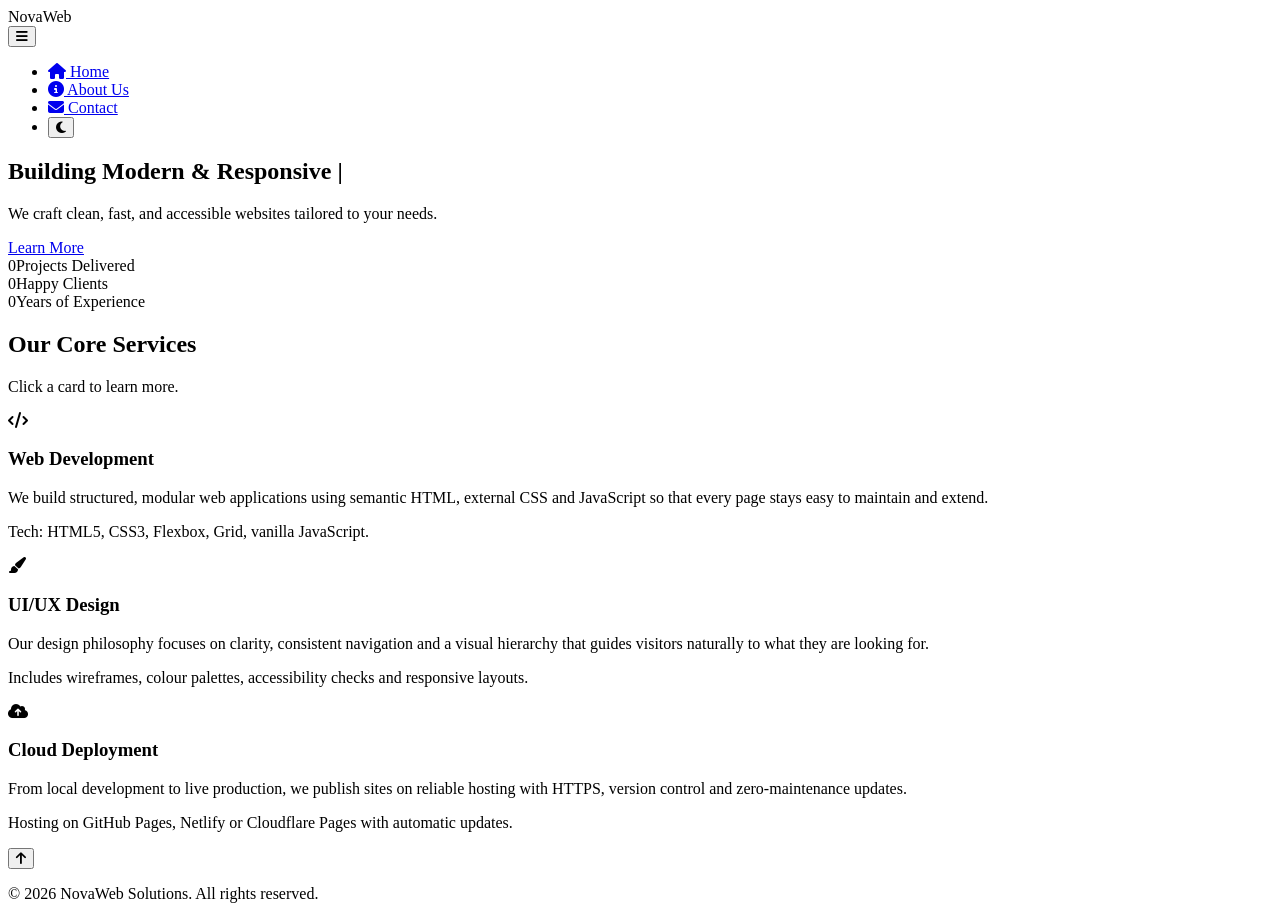
==== commit 95320f05: "Add files via upload" ====
--- a/index.html
+++ b/index.html
@@ -1,260 +1,70 @@
 <!DOCTYPE html>
 <html lang="en">
 <head>
-<meta charset="UTF-8">
-<meta name="viewport" content="width=device-width, initial-scale=1, viewport-fit=cover">
-<title>NovaWeb Solutions</title>
-<style>
-:root{color-scheme:light;--bg:#f4f7f6;--text:#333;--heading:#1e293b;--surface:#fff;--surface-title:#0f172a;--bar:#1e293b;--bar-text:#cbd5e1;--accent:#38bdf8;--accent-strong:#0284c7;--accent-hover:#0369a1;--border:#cbd5e1;--shadow:rgba(0,0,0,.05);--shadow-hover:rgba(0,0,0,.15);box-sizing:border-box;padding-top:env(safe-area-inset-top,0px);padding-bottom:env(safe-area-inset-bottom,0px)}
-@media (prefers-color-scheme:dark){:root:not([data-theme="light"]){color-scheme:dark;--bg:#0b1220;--text:#e2e8f0;--heading:#f1f5f9;--surface:#1e293b;--surface-title:#f8fafc;--bar:#0f172a;--accent-strong:#0ea5e9;--accent-hover:#38bdf8;--border:#475569;--shadow:rgba(0,0,0,.4);--shadow-hover:rgba(0,0,0,.6)}}
-:root[data-theme="dark"]{color-scheme:dark;--bg:#0b1220;--text:#e2e8f0;--heading:#f1f5f9;--surface:#1e293b;--surface-title:#f8fafc;--bar:#0f172a;--accent-strong:#0ea5e9;--accent-hover:#38bdf8;--border:#475569;--shadow:rgba(0,0,0,.4);--shadow-hover:rgba(0,0,0,.6)}
-*{margin:0;padding:0;box-sizing:border-box;font-family:'Segoe UI',Tahoma,Geneva,Verdana,sans-serif}
-html{scroll-behavior:smooth;scroll-padding-top:env(safe-area-inset-top,0px)}
-body{display:flex;flex-direction:column;min-height:100vh;background:var(--bg);color:var(--text);line-height:1.6;transition:background-color .3s,color .3s}
-body::before{content:"";position:fixed;inset:0 0 auto;height:env(safe-area-inset-top,0px);background:var(--bar);z-index:101}
-.navbar{display:flex;justify-content:space-between;align-items:center;background:var(--bar);padding:1rem 5%;color:#fff;position:sticky;top:env(safe-area-inset-top,0px);z-index:100}
-.logo{font-size:1.5rem;font-weight:bold}.logo span{color:var(--accent)}
-.nav-links{list-style:none;display:flex;align-items:center;gap:1.5rem}
-.nav-links a{color:var(--bar-text);text-decoration:none;display:flex;align-items:center;gap:.4rem;padding-bottom:2px;border-bottom:2px solid transparent;transition:color .3s}
-.nav-links a:hover,.nav-links a.active{color:var(--accent)}.nav-links a.active{border-bottom-color:var(--accent)}
-.icon-btn{background:transparent;border:1px solid var(--bar-text);color:var(--bar-text);width:38px;height:38px;border-radius:50%;cursor:pointer;font-size:1rem;transition:color .3s,border-color .3s,transform .3s}
-.icon-btn:hover{color:var(--accent);border-color:var(--accent);transform:rotate(20deg)}
-.menu-toggle{display:none}
-main{flex:1}.page{display:none}.page.show{display:block}
-.container{max-width:1100px;margin:2.5rem auto;padding:0 1.5rem}
-h1,h2{color:var(--heading);margin-bottom:1rem}.hint{font-size:.9rem;opacity:.7}
-.justified-text{text-align:justify;margin-bottom:1.5rem}
-.hero{background:linear-gradient(135deg,#1e293b,#0f172a);color:#fff;text-align:center;padding:5rem 1.5rem}
-.hero h1{color:#fff;font-size:2.5rem;min-height:3.2em}
-#typed,.cursor{color:var(--accent)}.cursor{animation:blink 1s steps(1) infinite}
-@keyframes blink{50%{opacity:0}}
-.hero p{font-size:1.1rem;margin-bottom:1.5rem;color:#cbd5e1}
-.grid-container{display:grid;grid-template-columns:repeat(auto-fit,minmax(280px,1fr));gap:1.5rem;margin-top:1.5rem}
-.card{background:var(--surface);padding:1.8rem;border-radius:8px;box-shadow:0 4px 6px var(--shadow);transition:transform .3s,box-shadow .3s,background-color .3s}
-.card:hover{transform:translateY(-6px);box-shadow:0 10px 20px var(--shadow-hover)}
-.card-icon{font-size:2rem;margin-bottom:.6rem;display:block}
-.card h3{margin-bottom:.8rem;color:var(--surface-title)}.card .justified-text{margin-bottom:0}
-.flip-card{cursor:pointer}
-.card-extra{max-height:0;overflow:hidden;opacity:0;color:var(--accent-strong);font-weight:600;transition:max-height .4s,opacity .4s,margin-top .4s}
-.flip-card.open .card-extra{max-height:120px;opacity:1;margin-top:1rem}
-.stat{background:var(--surface);border-radius:8px;box-shadow:0 4px 6px var(--shadow);text-align:center;padding:1.5rem}
-.stat-number{display:block;font-size:2.5rem;font-weight:bold;color:var(--accent-strong)}.stat-number::after{content:"+"}
-.faq{margin-top:2.5rem}
-.faq-item{background:var(--surface);border-radius:8px;box-shadow:0 4px 6px var(--shadow);margin-bottom:.8rem;overflow:hidden}
-.faq-question{width:100%;display:flex;justify-content:space-between;align-items:center;background:none;border:none;color:var(--heading);font-size:1rem;font-weight:600;text-align:left;padding:1rem 1.2rem;cursor:pointer}
-.faq-question i{font-style:normal;transition:transform .3s;color:var(--accent-strong)}
-.faq-item.open .faq-question i{transform:rotate(180deg)}
-.faq-answer{max-height:0;overflow:hidden;padding:0 1.2rem;transition:max-height .4s}
-.faq-item.open .faq-answer{max-height:200px}.faq-answer p{margin-bottom:1rem}
-.btn{display:inline-block;background:var(--accent-strong);color:#fff;padding:.7rem 1.5rem;border:none;border-radius:5px;text-decoration:none;font-size:1rem;cursor:pointer;transition:background-color .3s,transform .2s}
-.btn:hover{background:var(--accent-hover);transform:scale(1.05)}
-.contact-wrapper{background:var(--surface);padding:2rem;border-radius:8px;box-shadow:0 4px 6px var(--shadow);max-width:600px}
-.form-group{margin-bottom:1.2rem}.form-group label{display:block;margin-bottom:.4rem;font-weight:600}
-.form-group input,.form-group textarea,.form-group select{width:100%;padding:.7rem;border:1px solid var(--border);border-radius:5px;font-size:1rem;background:var(--bg);color:var(--text)}
-.form-group input:focus,.form-group textarea:focus,.form-group select:focus{outline:2px solid var(--accent);border-color:transparent}
-.invalid{border-color:#dc2626!important}.valid{border-color:#16a34a!important}
-.error{display:block;color:#dc2626;min-height:1.1em;font-size:.85rem}
-.counter{display:block;text-align:right;font-size:.85rem;opacity:.7}
-.feedback-msg{margin-top:1rem;font-weight:600}
-.back-to-top{position:fixed;right:1.5rem;bottom:calc(1.5rem + env(safe-area-inset-bottom,0px));width:46px;height:46px;border:none;border-radius:50%;background:var(--accent-strong);color:#fff;font-size:1.1rem;cursor:pointer;opacity:0;pointer-events:none;transform:translateY(20px);transition:opacity .3s,transform .3s;z-index:90}
-.back-to-top.show{opacity:1;pointer-events:auto;transform:none}
-.reveal{opacity:0;transform:translateY(30px);transition:opacity .6s,transform .6s,box-shadow .3s}
-.reveal.visible{opacity:1;transform:none}
-footer{background:var(--bar);color:var(--bar-text);text-align:center;padding:1rem;margin-top:auto}
-@media (max-width:600px){.navbar{flex-wrap:wrap}.menu-toggle{display:block}.nav-links{display:none;flex-direction:column;align-items:flex-start;width:100%;gap:1rem;padding-top:1rem}.nav-links.open{display:flex}.hero h1{font-size:1.8rem}}
-@media (prefers-reduced-motion:reduce){*{animation:none!important;transition:none!important}.reveal{opacity:1;transform:none}}
-</style>
+    <meta charset="UTF-8">
+    <meta name="viewport" content="width=device-width, initial-scale=1.0">
+    <title>NovaWeb | Home</title>
+    <!-- Font Awesome for icons -->
+    <link rel="stylesheet" href="https://cdnjs.cloudflare.com/ajax/libs/font-awesome/6.5.1/css/all.min.css">
+    <link rel="stylesheet" href="style.css">
 </head>
 <body>
-<header>
-<nav class="navbar">
-  <div class="logo">Nova<span>Web</span></div>
-  <button id="menuToggle" class="icon-btn menu-toggle" aria-label="Toggle menu" aria-expanded="false">☰</button>
-  <ul class="nav-links" id="navLinks">
-    <li><a href="#home" data-page="home">🏠 Home</a></li>
-    <li><a href="#about" data-page="about">ℹ️ About Us</a></li>
-    <li><a href="#contact" data-page="contact">✉️ Contact</a></li>
-    <li><button id="themeToggle" class="icon-btn" aria-label="Switch light/dark theme">☾</button></li>
-  </ul>
-</nav>
-</header>
-
-<main>
-<section class="page" id="page-home">
-  <div class="hero">
-    <h1>Building Modern &amp; Responsive <span id="typed" data-words="Web Experiences,Landing Pages,Online Stores,Portfolios"></span><span class="cursor">|</span></h1>
-    <p>We craft clean, fast, and accessible websites tailored to your needs.</p>
-    <a href="#about" class="btn">Learn More</a>
-  </div>
-  <div class="container">
-    <div class="stats grid-container">
-      <div class="stat reveal"><span class="stat-number" data-target="120">0</span><span>Projects Delivered</span></div>
-      <div class="stat reveal"><span class="stat-number" data-target="45">0</span><span>Happy Clients</span></div>
-      <div class="stat reveal"><span class="stat-number" data-target="8">0</span><span>Years of Experience</span></div>
-    </div>
-  </div>
-  <div class="container">
-    <h2>Our Core Services</h2>
-    <p class="hint">Click a card to learn more.</p>
-    <div class="grid-container">
-      <div class="card reveal flip-card" tabindex="0"><span class="card-icon">💻</span><h3>Web Development</h3><p class="justified-text">We build structured, modular web applications using semantic HTML, external CSS and JavaScript so that every page stays easy to maintain and extend.</p><p class="card-extra justified-text">Tech: HTML5, CSS3, Flexbox, Grid, vanilla JavaScript.</p></div>
-      <div class="card reveal flip-card" tabindex="0"><span class="card-icon">🎨</span><h3>UI/UX Design</h3><p class="justified-text">Our design philosophy focuses on clarity, consistent navigation and a visual hierarchy that guides visitors naturally to what they are looking for.</p><p class="card-extra justified-text">Includes wireframes, colour palettes, accessibility checks and responsive layouts.</p></div>
-      <div class="card reveal flip-card" tabindex="0"><span class="card-icon">☁️</span><h3>Cloud Deployment</h3><p class="justified-text">From local development to live production, we publish sites on reliable hosting with HTTPS, version control and zero-maintenance updates.</p><p class="card-extra justified-text">Hosting on GitHub Pages, Netlify or Cloudflare Pages with automatic updates.</p></div>
-    </div>
-  </div>
-</section>
-
-<section class="page" id="page-about">
-  <div class="container">
-    <h1>About NovaWeb</h1>
-    <p class="justified-text">Founded with a passion for clean code and user-centric design, NovaWeb helps individuals and small businesses establish a strong, professional presence on the web. We follow web standards, keep our code modular, and test every page across screen sizes so the experience is consistent on phones, tablets and desktops.</p>
-    <p class="justified-text">This site was designed and built by <strong>Rohan Singh</strong> as the Web Technology I final project. Source code: <a href="https://github.com/iamrohan077-ops" target="_blank" rel="noopener" style="color:var(--accent-strong)">github.com/iamrohan077-ops</a>.</p>
-    <div class="grid-container">
-      <div class="card reveal"><h3>🎯 Our Mission</h3><p class="justified-text">To empower individuals and small businesses with fast, accessible and affordable websites that are simple to maintain and a pleasure to use.</p></div>
-      <div class="card reveal"><h3>👁️ Our Vision</h3><p class="justified-text">To set a benchmark in front-end web development, where structure, style and behaviour are cleanly separated and every site is built to last.</p></div>
-    </div>
-    <div class="faq">
-      <h2>Frequently Asked Questions</h2>
-      <div class="faq-item"><button class="faq-question" aria-expanded="false">How long does a website take to build? <i>⌄</i></button><div class="faq-answer"><p class="justified-text">A simple multi-page site usually takes one to two weeks, depending on content and revisions.</p></div></div>
-      <div class="faq-item"><button class="faq-question" aria-expanded="false">Will my site work on mobile phones? <i>⌄</i></button><div class="faq-answer"><p class="justified-text">Yes. Every layout uses Flexbox and CSS Grid with media queries, so pages adapt to phones, tablets and desktops.</p></div></div>
-      <div class="faq-item"><button class="faq-question" aria-expanded="false">Where is the website hosted? <i>⌄</i></button><div class="faq-answer"><p class="justified-text">We publish static sites on free, reliable platforms such as GitHub Pages, with HTTPS included.</p></div></div>
-    </div>
-  </div>
-</section>
-
-<section class="page" id="page-contact">
-  <div class="container">
-    <h1>Contact Us</h1>
-    <p class="justified-text">Have a question or want to work together? Fill out the form below and we will get back to you as soon as possible.</p>
-    <div class="contact-wrapper">
-      <form id="contactForm" novalidate>
-        <div class="form-group"><label for="name">Full Name</label><input type="text" id="name" placeholder="Enter your name" required><small class="error" id="nameError"></small></div>
-        <div class="form-group"><label for="email">Email Address</label><input type="email" id="email" placeholder="Enter your email" required><small class="error" id="emailError"></small></div>
-        <div class="form-group"><label for="subject">Topic</label><select id="subject"><option value="general">General question</option><option value="quote">Request a quote</option><option value="support">Support</option></select></div>
-        <div class="form-group"><label for="message">Message</label><textarea id="message" rows="5" maxlength="300" placeholder="Write your message here" required></textarea><small class="counter"><span id="charCount">0</span>/300 characters</small><small class="error" id="messageError"></small></div>
-        <button type="submit" class="btn">Send Message</button>
-        <p id="formFeedback" class="feedback-msg" aria-live="polite"></p>
-      </form>
-    </div>
-  </div>
-</section>
-</main>
-
-<button id="backToTop" class="back-to-top" aria-label="Back to top">↑</button>
-<footer><p>© 2026 NovaWeb Solutions. All rights reserved.</p><p style="margin-top:.4rem;font-size:.9rem">Designed &amp; built by Rohan Singh · <a href="https://github.com/iamrohan077-ops" target="_blank" rel="noopener" style="color:var(--accent)">GitHub: iamrohan077-ops</a></p></footer>
-
-<script>
-document.addEventListener("DOMContentLoaded", () => {
-  const $ = (id) => document.getElementById(id), $$ = (s) => document.querySelectorAll(s);
-
-  /* Theme */
-  const root = document.documentElement, themeBtn = $("themeToggle");
-  const sysDark = () => window.matchMedia && matchMedia("(prefers-color-scheme: dark)").matches;
-  const applyTheme = (t) => { root.setAttribute("data-theme", t); themeBtn.textContent = t === "dark" ? "☀" : "☾"; };
-  let saved = null;
-  try { saved = localStorage.getItem("novaweb-theme"); } catch (e) {}
-  applyTheme(saved || (sysDark() ? "dark" : "light"));
-  themeBtn.addEventListener("click", () => {
-    const next = root.getAttribute("data-theme") === "dark" ? "light" : "dark";
-    applyTheme(next);
-    try { localStorage.setItem("novaweb-theme", next); } catch (e) {}
-  });
-
-  /* Mobile menu */
-  const menuBtn = $("menuToggle"), navLinks = $("navLinks");
-  menuBtn.addEventListener("click", () => menuBtn.setAttribute("aria-expanded", String(navLinks.classList.toggle("open"))));
-
-  /* Scroll-triggered effects */
-  const onVisible = (items, threshold, fn, fallback) => {
-    if (!("IntersectionObserver" in window)) return items.forEach(fallback);
-    const obs = new IntersectionObserver((es, o) => es.forEach((e) => { if (e.isIntersecting) { fn(e.target); o.unobserve(e.target); } }), { threshold });
-    items.forEach((i) => obs.observe(i));
-  };
-  const show = (el) => el.classList.add("visible");
-  onVisible($$(".reveal"), 0.15, show, show);
-  const runCounter = (el) => {
-    const target = Number(el.dataset.target), start = performance.now();
-    const tick = (now) => { const p = Math.min((now - start) / 1500, 1); el.textContent = Math.floor(p * target); if (p < 1) requestAnimationFrame(tick); };
-    requestAnimationFrame(tick);
-  };
-  onVisible($$(".stat-number"), 0.5, runCounter, (c) => { c.textContent = c.dataset.target; });
-
-  /* Typing effect */
-  const typed = $("typed"), words = typed.dataset.words.split(",");
-  let w = 0, c = 0, del = false;
-  const type = () => {
-    const word = words[w]; let delay;
-    typed.textContent = word.substring(0, c);
-    if (!del && c < word.length) { c++; delay = 90; }
-    else if (!del) { del = true; delay = 1400; }
-    else if (c > 0) { c--; delay = 45; }
-    else { del = false; w = (w + 1) % words.length; delay = 300; }
-    setTimeout(type, delay);
-  };
-  type();
-
-  /* Service cards */
-  $$(".flip-card").forEach((card) => {
-    const toggle = () => card.classList.toggle("open");
-    card.addEventListener("click", toggle);
-    card.addEventListener("keydown", (e) => { if (e.key === "Enter" || e.key === " ") { e.preventDefault(); toggle(); } });
-  });
-
-  /* FAQ accordion */
-  const faq = $$(".faq-item");
-  faq.forEach((item) => {
-    const btn = item.querySelector(".faq-question");
-    btn.addEventListener("click", () => {
-      const was = item.classList.contains("open");
-      faq.forEach((o) => { o.classList.remove("open"); o.querySelector(".faq-question").setAttribute("aria-expanded", "false"); });
-      if (!was) { item.classList.add("open"); btn.setAttribute("aria-expanded", "true"); }
-    });
-  });
-
-  /* Back to top */
-  const topBtn = $("backToTop");
-  window.addEventListener("scroll", () => topBtn.classList.toggle("show", window.scrollY > 300));
-  topBtn.addEventListener("click", () => window.scrollTo({ top: 0, behavior: "smooth" }));
-
-  /* Contact form */
-  const form = $("contactForm"), nameIn = $("name"), emailIn = $("email"), msgIn = $("message");
-  const feedback = $("formFeedback"), charCount = $("charCount");
-  const setState = (input, errId, msg) => {
-    $(errId).textContent = msg;
-    input.classList.toggle("invalid", msg !== "");
-    input.classList.toggle("valid", msg === "" && input.value.trim() !== "");
-    return msg === "";
-  };
-  const checkName = () => setState(nameIn, "nameError", nameIn.value.trim().length < 2 ? "Please enter at least 2 characters." : "");
-  const checkEmail = () => setState(emailIn, "emailError", /^[^\s@]+@[^\s@]+\.[^\s@]+$/.test(emailIn.value.trim()) ? "" : "Please enter a valid email address.");
-  const checkMessage = () => setState(msgIn, "messageError", msgIn.value.trim().length < 10 ? "Message must be at least 10 characters." : "");
-  nameIn.addEventListener("input", checkName);
-  emailIn.addEventListener("input", checkEmail);
-  msgIn.addEventListener("input", () => { charCount.textContent = msgIn.value.length; checkMessage(); });
-  form.addEventListener("submit", (e) => {
-    e.preventDefault();
-    if ([checkName(), checkEmail(), checkMessage()].every(Boolean)) {
-      feedback.textContent = `Thank you, ${nameIn.value.trim()}! Your message has been sent successfully.`;
-      feedback.style.color = "#16a34a";
-      form.reset(); charCount.textContent = "0";
-      [nameIn, emailIn, msgIn].forEach((i) => i.classList.remove("valid", "invalid"));
-    } else {
-      feedback.textContent = "Please correct the highlighted fields and try again.";
-      feedback.style.color = "#dc2626";
-    }
-  });
-
-  /* Page routing on the URL hash: #home, #about, #contact */
-  const route = () => {
-    const name = ["home", "about", "contact"].includes(location.hash.slice(1)) ? location.hash.slice(1) : "home";
-    $$(".page").forEach((p) => p.classList.toggle("show", p.id === "page-" + name));
-    $$(".nav-links a").forEach((a) => a.classList.toggle("active", a.dataset.page === name));
-    navLinks.classList.remove("open"); menuBtn.setAttribute("aria-expanded", "false");
-    window.scrollTo(0, 0);
-  };
-  window.addEventListener("hashchange", route);
-  route();
-});
-</script>
+    <header>
+        <nav class="navbar">
+            <div class="logo">Nova<span>Web</span></div>
+            <button id="menuToggle" class="icon-btn menu-toggle" aria-label="Toggle menu" aria-expanded="false">
+                <i class="fas fa-bars"></i>
+            </button>
+            <ul class="nav-links" id="navLinks">
+                <li><a href="index.html" class="active"><i class="fas fa-home"></i> Home</a></li>
+                <li><a href="about.html"><i class="fas fa-info-circle"></i> About Us</a></li>
+                <li><a href="contact.html"><i class="fas fa-envelope"></i> Contact</a></li>
+                <li><button id="themeToggle" class="icon-btn" aria-label="Switch light/dark theme"><i class="fas fa-moon"></i></button></li>
+            </ul>
+        </nav>
+    </header>
+    <main>
+        <section class="hero">
+            <h1>Building Modern &amp; Responsive <span id="typed" data-words="Web Experiences,Landing Pages,Online Stores,Portfolios"></span><span class="cursor">|</span></h1>
+            <p>We craft clean, fast, and accessible websites tailored to your needs.</p>
+            <a href="about.html" class="btn">Learn More</a>
+        </section>
+        <section class="container">
+            <div class="stats grid-container">
+                <div class="stat reveal"><span class="stat-number" data-target="120">0</span><span class="stat-label">Projects Delivered</span></div>
+                <div class="stat reveal"><span class="stat-number" data-target="45">0</span><span class="stat-label">Happy Clients</span></div>
+                <div class="stat reveal"><span class="stat-number" data-target="8">0</span><span class="stat-label">Years of Experience</span></div>
+            </div>
+        </section>
+        <section class="container">
+            <h2>Our Core Services</h2>
+            <p class="hint">Click a card to learn more.</p>
+            <div class="grid-container">
+                <div class="card reveal flip-card" tabindex="0">
+                    <i class="fas fa-code card-icon"></i>
+                    <h3>Web Development</h3>
+                    <p class="justified-text">We build structured, modular web applications using semantic HTML, external CSS and JavaScript so that every page stays easy to maintain and extend.</p>
+                    <p class="card-extra justified-text">Tech: HTML5, CSS3, Flexbox, Grid, vanilla JavaScript.</p>
+                </div>
+                <div class="card reveal flip-card" tabindex="0">
+                    <i class="fas fa-paint-brush card-icon"></i>
+                    <h3>UI/UX Design</h3>
+                    <p class="justified-text">Our design philosophy focuses on clarity, consistent navigation and a visual hierarchy that guides visitors naturally to what they are looking for.</p>
+                    <p class="card-extra justified-text">Includes wireframes, colour palettes, accessibility checks and responsive layouts.</p>
+                </div>
+                <div class="card reveal flip-card" tabindex="0">
+                    <i class="fas fa-cloud-upload-alt card-icon"></i>
+                    <h3>Cloud Deployment</h3>
+                    <p class="justified-text">From local development to live production, we publish sites on reliable hosting with HTTPS, version control and zero-maintenance updates.</p>
+                    <p class="card-extra justified-text">Hosting on GitHub Pages, Netlify or Cloudflare Pages with automatic updates.</p>
+                </div>
+            </div>
+        </section>
+    </main>
+    <button id="backToTop" class="back-to-top" aria-label="Back to top"><i class="fas fa-arrow-up"></i></button>
+    <footer>
+        <p>&copy; 2026 NovaWeb Solutions. All rights reserved.</p>
+    </footer>
+    <script src="script.js"></script>
 </body>
 </html>
